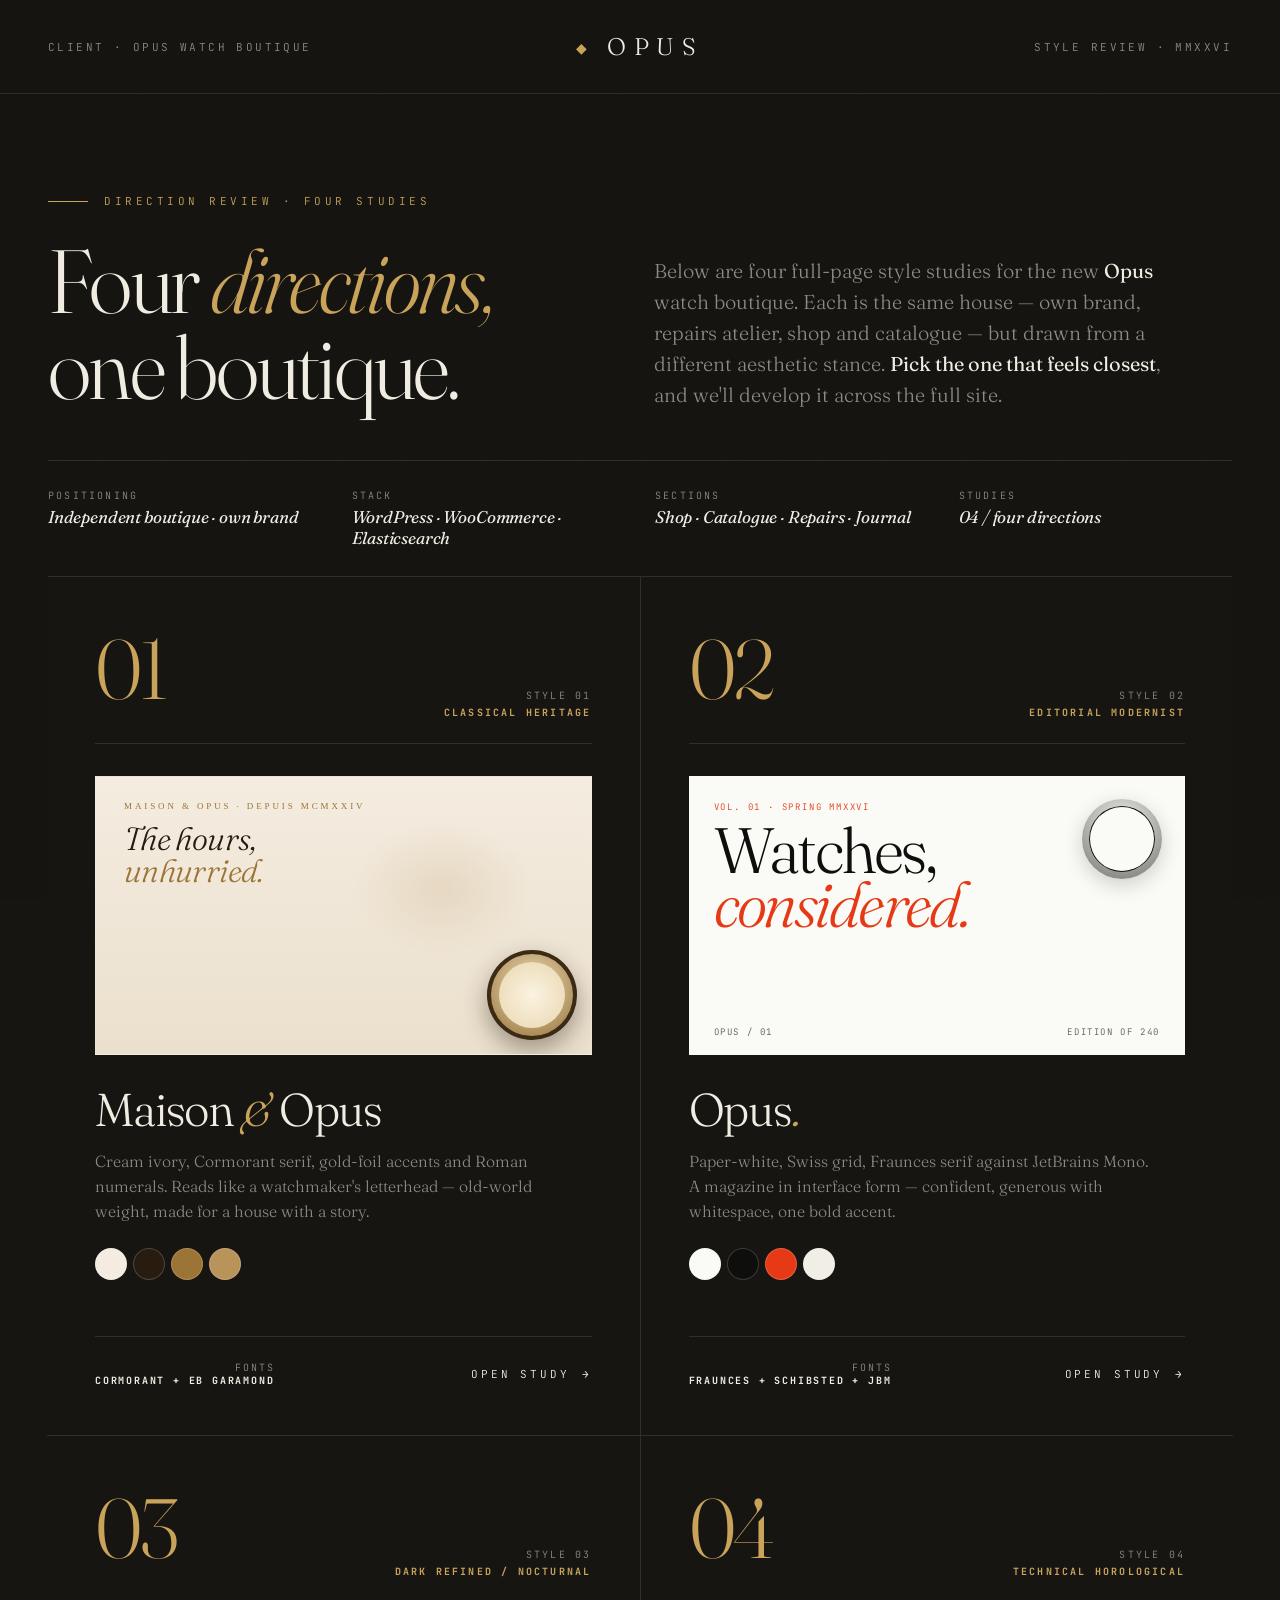
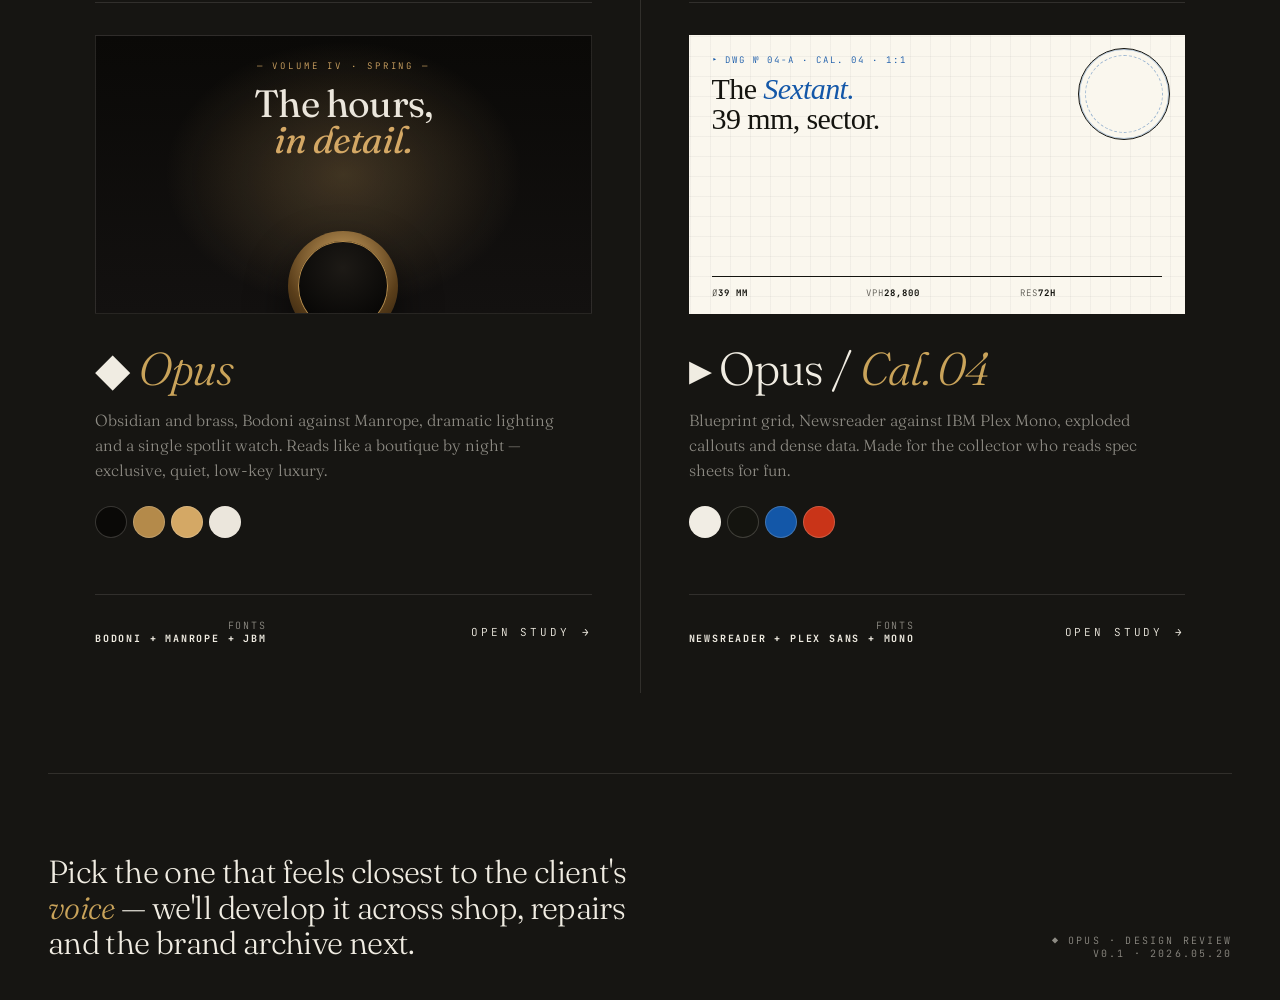
==== index.html @ 57dc56f0 "Initial mockups: four style studies for Opus watch boutique Four full-page homepage studies (heritag" ====
<!doctype html>
<html lang="en">
<head>
<meta charset="utf-8" />
<meta name="viewport" content="width=device-width,initial-scale=1" />
<title>Opus · Watch boutique — four style studies</title>
<link rel="preconnect" href="https://fonts.googleapis.com" />
<link rel="preconnect" href="https://fonts.gstatic.com" crossorigin />
<link href="https://fonts.googleapis.com/css2?family=Fraunces:ital,opsz,wght@0,9..144,300..600;1,9..144,300..600&family=JetBrains+Mono:wght@400&display=swap" rel="stylesheet" />
<style>
  :root {
    --bg: #161512;
    --bg-2: #1f1d18;
    --paper: #f0ece2;
    --paper-dim: rgba(240,236,226,0.55);
    --rule: rgba(240,236,226,0.12);
    --accent: #c9a35a;
  }

  * { box-sizing: border-box; margin: 0; padding: 0; }
  html { background: var(--bg); }
  body {
    background: var(--bg);
    color: var(--paper);
    font-family: "Fraunces", serif;
    font-weight: 300;
    -webkit-font-smoothing: antialiased;
    min-height: 100vh;
    overflow-x: hidden;
  }
  body::before {
    content: "";
    position: fixed;
    inset: 0;
    pointer-events: none;
    background-image: url("data:image/svg+xml;utf8,<svg xmlns='http://www.w3.org/2000/svg' width='240' height='240'><filter id='n'><feTurbulence type='fractalNoise' baseFrequency='0.9' numOctaves='2' stitchTiles='stitch'/><feColorMatrix values='0 0 0 0 0  0 0 0 0 0  0 0 0 0 0  0 0 0 0.18 0'/></filter><rect width='100%' height='100%' filter='url(%23n)'/></svg>");
    opacity: 0.6;
    mix-blend-mode: overlay;
    z-index: 1;
  }

  .mono { font-family: "JetBrains Mono", monospace; }

  .container { max-width: 1440px; margin: 0 auto; padding: 0 48px; position: relative; z-index: 2; }

  header.top {
    padding: 32px 0;
    border-bottom: 1px solid var(--rule);
  }
  .top-row {
    display: grid;
    grid-template-columns: 1fr auto 1fr;
    align-items: center;
  }
  .top-row .l { font-family: "JetBrains Mono", monospace; font-size: 11px; letter-spacing: 0.22em; text-transform: uppercase; color: var(--paper-dim); }
  .top-row .r { text-align: right; font-family: "JetBrains Mono", monospace; font-size: 11px; letter-spacing: 0.22em; text-transform: uppercase; color: var(--paper-dim); }
  .wordmark {
    font-family: "Fraunces", serif;
    font-weight: 300;
    font-size: 24px;
    letter-spacing: 0.32em;
    color: var(--paper);
  }
  .wordmark::before { content: "◆"; color: var(--accent); margin-right: 12px; vertical-align: 2px; font-size: 14px; }

  .intro {
    padding: 100px 0 50px;
    display: grid;
    grid-template-columns: 1fr 1.1fr;
    gap: 80px;
    align-items: end;
    border-bottom: 1px solid var(--rule);
  }
  .intro .eyebrow {
    font-family: "JetBrains Mono", monospace;
    font-size: 11px;
    letter-spacing: 0.32em;
    text-transform: uppercase;
    color: var(--accent);
    margin-bottom: 30px;
    display: flex;
    align-items: center;
    gap: 16px;
  }
  .intro .eyebrow::before { content: ""; height: 1px; width: 40px; background: var(--accent); }
  .intro h1 {
    font-family: "Fraunces", serif;
    font-weight: 300;
    font-size: clamp(56px, 7vw, 120px);
    line-height: 0.96;
    letter-spacing: -0.03em;
  }
  .intro h1 em { font-style: italic; color: var(--accent); font-variation-settings: "opsz" 144; }
  .intro p {
    font-family: "Fraunces", serif;
    font-weight: 300;
    font-size: 20px;
    line-height: 1.55;
    color: var(--paper-dim);
    max-width: 520px;
  }
  .intro p strong { color: var(--paper); font-weight: 400; }

  .meta-bar {
    display: grid;
    grid-template-columns: repeat(4, 1fr);
    gap: 30px;
    padding: 28px 0;
    border-bottom: 1px solid var(--rule);
    font-family: "JetBrains Mono", monospace;
    font-size: 10px;
    letter-spacing: 0.22em;
    text-transform: uppercase;
    color: var(--paper-dim);
  }
  .meta-bar b {
    display: block;
    font-family: "Fraunces", serif;
    font-style: italic;
    font-weight: 400;
    font-size: 17px;
    letter-spacing: -0.01em;
    color: var(--paper);
    text-transform: none;
    margin-top: 4px;
  }

  /* style grid */
  .styles {
    display: grid;
    grid-template-columns: 1fr 1fr;
    gap: 1px;
    background: var(--rule);
    margin: 0 -1px;
  }
  .style {
    background: var(--bg);
    padding: 56px 48px 48px;
    position: relative;
    text-decoration: none;
    color: var(--paper);
    display: flex;
    flex-direction: column;
    gap: 32px;
    transition: background .4s;
    overflow: hidden;
  }
  .style::before {
    content: "";
    position: absolute;
    inset: 0;
    background: radial-gradient(60% 80% at 50% 30%, rgba(201,163,90,0.08), transparent 70%);
    opacity: 0;
    transition: opacity .5s;
    pointer-events: none;
  }
  .style:hover { background: var(--bg-2); }
  .style:hover::before { opacity: 1; }

  .style-head {
    display: flex;
    justify-content: space-between;
    align-items: baseline;
    padding-bottom: 24px;
    border-bottom: 1px solid var(--rule);
  }
  .style-num {
    font-family: "Fraunces", serif;
    font-variation-settings: "opsz" 144;
    font-weight: 300;
    font-size: 84px;
    line-height: 0.85;
    color: var(--accent);
    letter-spacing: -0.04em;
  }
  .style-tag {
    font-family: "JetBrains Mono", monospace;
    font-size: 10px;
    letter-spacing: 0.22em;
    text-transform: uppercase;
    color: var(--paper-dim);
    text-align: right;
  }
  .style-tag b { color: var(--accent); display: block; margin-top: 4px; }

  /* preview window — each unique to its style */
  .preview {
    aspect-ratio: 16/9;
    position: relative;
    overflow: hidden;
    border: 1px solid var(--rule);
  }

  /* preview 01: heritage */
  .pv-01 {
    background:
      radial-gradient(closest-side at 70% 40%, rgba(184,148,90,0.18), transparent 60%),
      linear-gradient(180deg, #f4ece0 0%, #ebe0cd 100%);
    color: #281b10;
    padding: 24px 28px;
    font-family: "EB Garamond", "Georgia", serif;
  }
  .pv-01 .tiny {
    font-size: 9px;
    letter-spacing: 0.32em;
    color: #9c7536;
    text-transform: uppercase;
    margin-bottom: 12px;
  }
  .pv-01 .h {
    font-family: "Fraunces", serif;
    font-weight: 300;
    font-style: italic;
    font-size: 32px;
    line-height: 1;
    letter-spacing: -0.02em;
    color: #281b10;
  }
  .pv-01 .h em { color: #9c7536; font-style: italic; }
  .pv-01 .w {
    position: absolute;
    bottom: 14px;
    right: 14px;
    width: 90px;
    height: 90px;
    border-radius: 50%;
    background: radial-gradient(circle at 50% 40%, #f3e3c2, #8b6628);
    box-shadow: inset 0 0 0 4px #3a2a16, 0 10px 24px rgba(40,27,16,0.4);
  }
  .pv-01 .w::after {
    content: "";
    position: absolute;
    inset: 12px;
    border-radius: 50%;
    background: radial-gradient(circle, #fbf3e0, #e8d6b0);
  }

  /* preview 02: editorial */
  .pv-02 {
    background: #fafaf6;
    color: #0e0e0d;
    padding: 24px;
    font-family: "Fraunces", serif;
  }
  .pv-02 .tiny {
    font-family: "JetBrains Mono", monospace;
    font-size: 9px;
    letter-spacing: 0.2em;
    text-transform: uppercase;
    color: #e63a17;
    margin-bottom: 10px;
  }
  .pv-02 .big {
    font-family: "Fraunces", serif;
    font-weight: 300;
    font-size: 64px;
    line-height: 0.85;
    color: #0e0e0d;
    letter-spacing: -0.04em;
  }
  .pv-02 .big em { font-style: italic; color: #e63a17; }
  .pv-02 .row {
    position: absolute;
    bottom: 16px;
    left: 24px;
    right: 24px;
    display: flex;
    justify-content: space-between;
    font-family: "JetBrains Mono", monospace;
    font-size: 9px;
    letter-spacing: 0.18em;
    text-transform: uppercase;
    color: #5a5854;
  }
  .pv-02 .w {
    position: absolute;
    top: 22px;
    right: 22px;
    width: 80px;
    height: 80px;
    border-radius: 50%;
    background: radial-gradient(circle at 50% 30%, #f3f1ea, #74726e);
    box-shadow: 0 6px 20px rgba(14,14,13,0.18);
  }
  .pv-02 .w::after {
    content: "";
    position: absolute;
    inset: 7px;
    border-radius: 50%;
    background: #fafaf6;
    box-shadow: inset 0 0 0 1px #0e0e0d;
  }

  /* preview 03: nocturne */
  .pv-03 {
    background:
      radial-gradient(60% 80% at 50% 50%, rgba(212,168,101,0.25), transparent 60%),
      linear-gradient(180deg, #0a0907, #131110);
    color: #ebe6dc;
    padding: 24px;
  }
  .pv-03 .tiny {
    font-family: "JetBrains Mono", monospace;
    font-size: 9px;
    letter-spacing: 0.32em;
    text-transform: uppercase;
    color: #d4a865;
    margin-bottom: 14px;
    text-align: center;
  }
  .pv-03 .big {
    font-family: "Fraunces", serif;
    font-weight: 400;
    font-size: 38px;
    line-height: 0.95;
    text-align: center;
    color: #ebe6dc;
    letter-spacing: -0.02em;
  }
  .pv-03 .big em { font-style: italic; color: #d4a865; }
  .pv-03 .w {
    position: absolute;
    bottom: -28px;
    left: 50%;
    transform: translateX(-50%);
    width: 110px;
    height: 110px;
    border-radius: 50%;
    background:
      radial-gradient(circle at 50% 30%, #d4a865 0%, #5a3e1a 60%, #1a120a 100%);
    box-shadow: 0 20px 40px rgba(0,0,0,0.6);
  }
  .pv-03 .w::after {
    content: "";
    position: absolute;
    inset: 10px;
    border-radius: 50%;
    background: radial-gradient(circle at 50% 30%, #1d1a16, #000);
    box-shadow: inset 0 0 0 1px #b48a4a;
  }

  /* preview 04: technical */
  .pv-04 {
    background:
      linear-gradient(rgba(20,20,15,0.04) 1px, transparent 1px),
      linear-gradient(90deg, rgba(20,20,15,0.04) 1px, transparent 1px),
      #faf7ee;
    background-size: 20px 20px, 20px 20px;
    color: #14140f;
    padding: 18px 22px;
    font-family: "IBM Plex Sans", sans-serif;
  }
  .pv-04 .tiny {
    font-family: "JetBrains Mono", monospace;
    font-size: 9px;
    letter-spacing: 0.22em;
    text-transform: uppercase;
    color: #1357a8;
    margin-bottom: 8px;
  }
  .pv-04 .big {
    font-family: "Newsreader", serif;
    font-weight: 300;
    font-size: 30px;
    line-height: 1;
    color: #14140f;
    letter-spacing: -0.02em;
  }
  .pv-04 .big em { font-style: italic; color: #1357a8; }
  .pv-04 .specs {
    position: absolute;
    bottom: 14px;
    left: 22px;
    right: 22px;
    display: grid;
    grid-template-columns: 1fr 1fr 1fr;
    gap: 12px;
    font-family: "JetBrains Mono", monospace;
    font-size: 9px;
    letter-spacing: 0.12em;
    text-transform: uppercase;
    color: #5a5851;
    padding-top: 10px;
    border-top: 1px solid #14140f;
  }
  .pv-04 .specs b { color: #14140f; }
  .pv-04 .w {
    position: absolute;
    top: 12px;
    right: 14px;
    width: 92px;
    height: 92px;
    border-radius: 50%;
    border: 1px solid #14140f;
    background: #faf7ee;
    box-shadow: inset 0 0 0 1px rgba(19,87,168,0.3);
  }
  .pv-04 .w::before {
    content: "";
    position: absolute;
    inset: 6px;
    border-radius: 50%;
    border: 1px dashed rgba(19,87,168,0.4);
  }

  .style-body h2 {
    font-family: "Fraunces", serif;
    font-weight: 300;
    font-size: 46px;
    line-height: 1;
    letter-spacing: -0.025em;
    margin-bottom: 16px;
  }
  .style-body h2 em { font-style: italic; color: var(--accent); }
  .style-body p {
    color: var(--paper-dim);
    font-family: "Fraunces", serif;
    font-size: 16px;
    line-height: 1.55;
    margin-bottom: 24px;
    max-width: 460px;
  }
  .palette {
    display: flex;
    gap: 6px;
    margin-bottom: 24px;
  }
  .palette span {
    width: 32px;
    height: 32px;
    border-radius: 50%;
    border: 1px solid rgba(240,236,226,0.2);
  }

  .style-foot {
    display: flex;
    justify-content: space-between;
    align-items: center;
    margin-top: auto;
    padding-top: 24px;
    border-top: 1px solid var(--rule);
  }
  .style-cta {
    font-family: "JetBrains Mono", monospace;
    font-size: 11px;
    letter-spacing: 0.26em;
    text-transform: uppercase;
    color: var(--paper);
    display: flex;
    align-items: center;
    gap: 12px;
  }
  .style:hover .style-cta { color: var(--accent); }
  .style:hover .style-cta .arr { transform: translateX(8px); }
  .style-cta .arr { transition: transform .35s; }

  .style-fonts {
    font-family: "JetBrains Mono", monospace;
    font-size: 10px;
    letter-spacing: 0.18em;
    text-transform: uppercase;
    color: var(--paper-dim);
    text-align: right;
  }
  .style-fonts b { color: var(--paper); display: block; }

  footer.foot {
    padding: 80px 0 40px;
    margin-top: 80px;
    border-top: 1px solid var(--rule);
    display: grid;
    grid-template-columns: 1fr auto;
    align-items: end;
    gap: 60px;
  }
  footer.foot h3 {
    font-family: "Fraunces", serif;
    font-weight: 300;
    font-size: 32px;
    line-height: 1.1;
    color: var(--paper);
    letter-spacing: -0.02em;
    max-width: 600px;
  }
  footer.foot h3 em { font-style: italic; color: var(--accent); }
  footer.foot .mono {
    font-family: "JetBrains Mono", monospace;
    font-size: 10px;
    letter-spacing: 0.22em;
    text-transform: uppercase;
    color: var(--paper-dim);
    text-align: right;
  }

  @media (max-width: 900px) {
    .intro, .styles, .meta-bar { grid-template-columns: 1fr; gap: 30px; }
    footer.foot { grid-template-columns: 1fr; }
    .style { padding: 32px 24px; }
  }
</style>
</head>
<body>

<header class="top">
  <div class="container">
    <div class="top-row">
      <div class="l">Client · Opus Watch Boutique</div>
      <div class="wordmark">OPUS</div>
      <div class="r">Style review · MMXXVI</div>
    </div>
  </div>
</header>

<section class="container">
  <div class="intro">
    <div>
      <div class="eyebrow">Direction review · four studies</div>
      <h1>Four <em>directions,</em><br/>one boutique.</h1>
    </div>
    <p>
      Below are four full-page style studies for the new <strong>Opus</strong> watch
      boutique. Each is the same house — own brand, repairs atelier, shop and
      catalogue — but drawn from a different aesthetic stance. <strong>Pick the one
      that feels closest</strong>, and we'll develop it across the full site.
    </p>
  </div>

  <div class="meta-bar">
    <div>POSITIONING<b>Independent boutique · own brand</b></div>
    <div>STACK<b>WordPress · WooCommerce · Elasticsearch</b></div>
    <div>SECTIONS<b>Shop · Catalogue · Repairs · Journal</b></div>
    <div>STUDIES<b>04 / four directions</b></div>
  </div>

  <div class="styles">

    <a class="style" href="01-heritage.html">
      <div class="style-head">
        <div class="style-num">01</div>
        <div class="style-tag">Style 01<b>Classical heritage</b></div>
      </div>
      <div class="preview pv-01">
        <div class="tiny">Maison &amp; Opus · Depuis MCMXXIV</div>
        <div class="h">The hours,<br/><em>unhurried.</em></div>
        <div class="w"></div>
      </div>
      <div class="style-body">
        <h2>Maison <em>&amp;</em> Opus</h2>
        <p>
          Cream ivory, Cormorant serif, gold-foil accents and Roman numerals.
          Reads like a watchmaker's letterhead — old-world weight, made for
          a house with a story.
        </p>
        <div class="palette">
          <span style="background: #f4ece0"></span>
          <span style="background: #281b10"></span>
          <span style="background: #9c7536"></span>
          <span style="background: #b8945a"></span>
        </div>
      </div>
      <div class="style-foot">
        <div class="style-fonts">FONTS<b>Cormorant + EB Garamond</b></div>
        <div class="style-cta">Open study <span class="arr">→</span></div>
      </div>
    </a>

    <a class="style" href="02-editorial.html">
      <div class="style-head">
        <div class="style-num">02</div>
        <div class="style-tag">Style 02<b>Editorial modernist</b></div>
      </div>
      <div class="preview pv-02">
        <div class="tiny">VOL. 01 · SPRING MMXXVI</div>
        <div class="big">Watches,<br/><em>considered.</em></div>
        <div class="w"></div>
        <div class="row">
          <span>OPUS / 01</span>
          <span>EDITION OF 240</span>
        </div>
      </div>
      <div class="style-body">
        <h2>Opus<em>.</em></h2>
        <p>
          Paper-white, Swiss grid, Fraunces serif against JetBrains Mono. A
          magazine in interface form — confident, generous with whitespace,
          one bold accent.
        </p>
        <div class="palette">
          <span style="background: #fafaf6"></span>
          <span style="background: #0e0e0d"></span>
          <span style="background: #e63a17"></span>
          <span style="background: #f0eee5"></span>
        </div>
      </div>
      <div class="style-foot">
        <div class="style-fonts">FONTS<b>Fraunces + Schibsted + JBM</b></div>
        <div class="style-cta">Open study <span class="arr">→</span></div>
      </div>
    </a>

    <a class="style" href="03-nocturne.html">
      <div class="style-head">
        <div class="style-num">03</div>
        <div class="style-tag">Style 03<b>Dark refined / nocturnal</b></div>
      </div>
      <div class="preview pv-03">
        <div class="tiny">— VOLUME IV · SPRING —</div>
        <div class="big">The hours,<br/><em>in detail.</em></div>
        <div class="w"></div>
      </div>
      <div class="style-body">
        <h2>◆ <em>Opus</em></h2>
        <p>
          Obsidian and brass, Bodoni against Manrope, dramatic lighting and a
          single spotlit watch. Reads like a boutique by night — exclusive,
          quiet, low-key luxury.
        </p>
        <div class="palette">
          <span style="background: #0a0907"></span>
          <span style="background: #b48a4a"></span>
          <span style="background: #d4a865"></span>
          <span style="background: #ebe6dc"></span>
        </div>
      </div>
      <div class="style-foot">
        <div class="style-fonts">FONTS<b>Bodoni + Manrope + JBM</b></div>
        <div class="style-cta">Open study <span class="arr">→</span></div>
      </div>
    </a>

    <a class="style" href="04-technical.html">
      <div class="style-head">
        <div class="style-num">04</div>
        <div class="style-tag">Style 04<b>Technical horological</b></div>
      </div>
      <div class="preview pv-04">
        <div class="tiny">▸ DWG № 04-A · CAL. 04 · 1:1</div>
        <div class="big">The <em>Sextant.</em><br/>39 mm, sector.</div>
        <div class="w"></div>
        <div class="specs">
          <div>ø<b>39 mm</b></div>
          <div>VPH<b>28,800</b></div>
          <div>RES<b>72h</b></div>
        </div>
      </div>
      <div class="style-body">
        <h2>▸ Opus / <em>Cal. 04</em></h2>
        <p>
          Blueprint grid, Newsreader against IBM Plex Mono, exploded
          callouts and dense data. Made for the collector who reads spec
          sheets for fun.
        </p>
        <div class="palette">
          <span style="background: #f1ede4"></span>
          <span style="background: #14140f"></span>
          <span style="background: #1357a8"></span>
          <span style="background: #c93418"></span>
        </div>
      </div>
      <div class="style-foot">
        <div class="style-fonts">FONTS<b>Newsreader + Plex Sans + Mono</b></div>
        <div class="style-cta">Open study <span class="arr">→</span></div>
      </div>
    </a>

  </div>

  <footer class="foot">
    <h3>
      Pick the one that feels closest to the client's
      <em>voice</em> — we'll develop it across shop, repairs and the
      brand archive next.
    </h3>
    <div class="mono">
      ◆ OPUS · DESIGN REVIEW<br/>
      v0.1 · 2026.05.20
    </div>
  </footer>

</section>

</body>
</html>
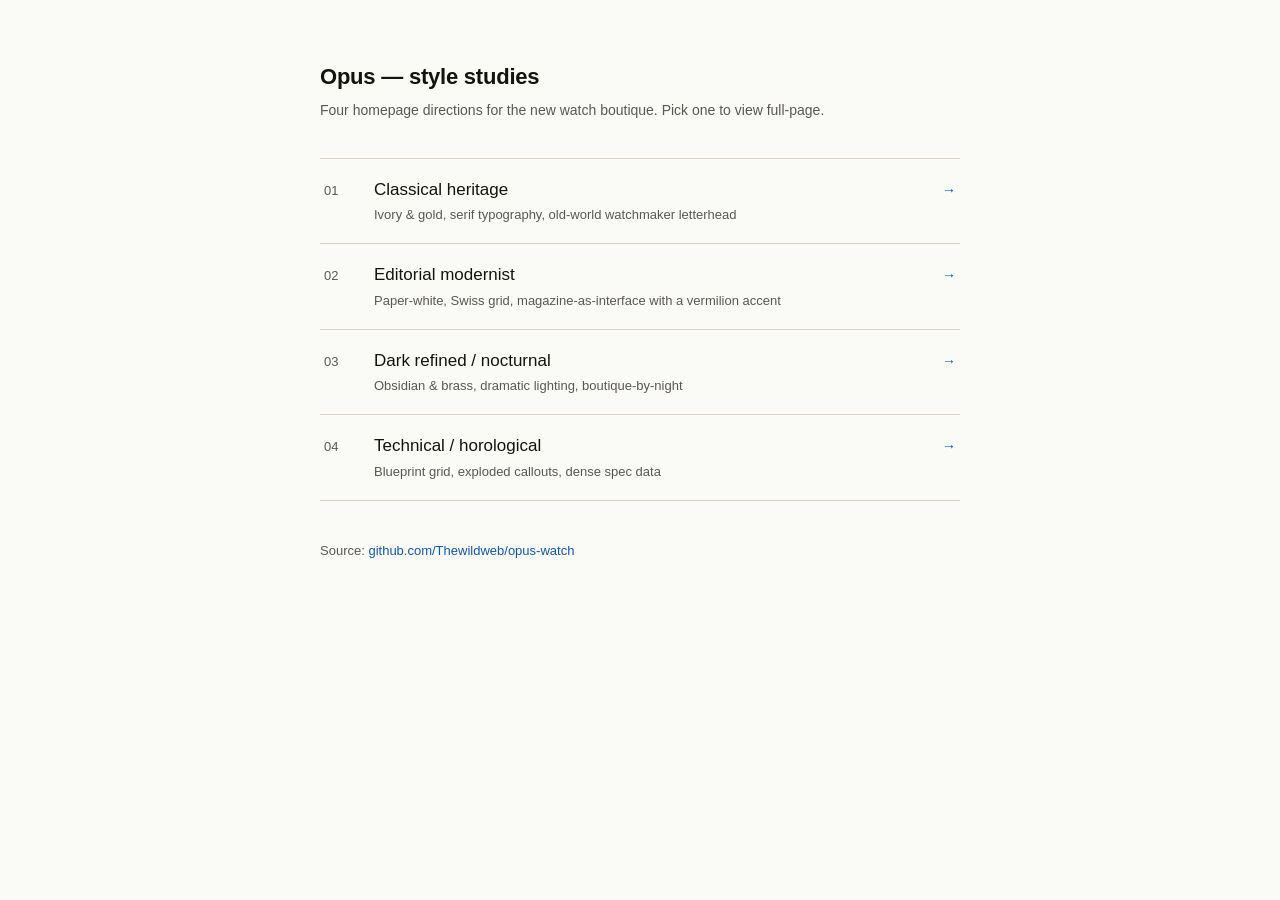
==== commit 9c5c4e10: "Simplify index to a plain list of the four studies" ====
--- a/index.html
+++ b/index.html
@@ -3,681 +3,117 @@
 <head>
 <meta charset="utf-8" />
 <meta name="viewport" content="width=device-width,initial-scale=1" />
-<title>Opus · Watch boutique — four style studies</title>
-<link rel="preconnect" href="https://fonts.googleapis.com" />
-<link rel="preconnect" href="https://fonts.gstatic.com" crossorigin />
-<link href="https://fonts.googleapis.com/css2?family=Fraunces:ital,opsz,wght@0,9..144,300..600;1,9..144,300..600&family=JetBrains+Mono:wght@400&display=swap" rel="stylesheet" />
+<title>Opus — style studies</title>
 <style>
   :root {
-    --bg: #161512;
-    --bg-2: #1f1d18;
-    --paper: #f0ece2;
-    --paper-dim: rgba(240,236,226,0.55);
-    --rule: rgba(240,236,226,0.12);
-    --accent: #c9a35a;
+    --paper: #fafaf6;
+    --ink: #14140f;
+    --ink-soft: #5a5854;
+    --rule: #d8d3c0;
+    --accent: #1357a8;
   }
-
   * { box-sizing: border-box; margin: 0; padding: 0; }
-  html { background: var(--bg); }
   body {
-    background: var(--bg);
-    color: var(--paper);
-    font-family: "Fraunces", serif;
-    font-weight: 300;
+    background: var(--paper);
+    color: var(--ink);
+    font-family: -apple-system, BlinkMacSystemFont, "Helvetica Neue", Helvetica, Arial, sans-serif;
+    font-size: 16px;
+    line-height: 1.55;
+    padding: 60px 24px;
     -webkit-font-smoothing: antialiased;
-    min-height: 100vh;
-    overflow-x: hidden;
   }
-  body::before {
-    content: "";
-    position: fixed;
-    inset: 0;
-    pointer-events: none;
-    background-image: url("data:image/svg+xml;utf8,<svg xmlns='http://www.w3.org/2000/svg' width='240' height='240'><filter id='n'><feTurbulence type='fractalNoise' baseFrequency='0.9' numOctaves='2' stitchTiles='stitch'/><feColorMatrix values='0 0 0 0 0  0 0 0 0 0  0 0 0 0 0  0 0 0 0.18 0'/></filter><rect width='100%' height='100%' filter='url(%23n)'/></svg>");
-    opacity: 0.6;
-    mix-blend-mode: overlay;
-    z-index: 1;
+  .wrap {
+    max-width: 640px;
+    margin: 0 auto;
   }
-
-  .mono { font-family: "JetBrains Mono", monospace; }
-
-  .container { max-width: 1440px; margin: 0 auto; padding: 0 48px; position: relative; z-index: 2; }
-
-  header.top {
-    padding: 32px 0;
+  h1 {
+    font-size: 22px;
+    font-weight: 600;
+    letter-spacing: -0.01em;
+    margin-bottom: 6px;
+  }
+  .sub {
+    color: var(--ink-soft);
+    font-size: 14px;
+    margin-bottom: 36px;
+  }
+  ol {
+    list-style: none;
+    counter-reset: item;
+    border-top: 1px solid var(--rule);
+  }
+  ol li {
+    counter-increment: item;
     border-bottom: 1px solid var(--rule);
   }
-  .top-row {
+  ol li a {
     display: grid;
-    grid-template-columns: 1fr auto 1fr;
-    align-items: center;
+    grid-template-columns: 32px 1fr auto;
+    gap: 18px;
+    align-items: baseline;
+    padding: 18px 4px;
+    text-decoration: none;
+    color: var(--ink);
+    transition: background .15s;
   }
-  .top-row .l { font-family: "JetBrains Mono", monospace; font-size: 11px; letter-spacing: 0.22em; text-transform: uppercase; color: var(--paper-dim); }
-  .top-row .r { text-align: right; font-family: "JetBrains Mono", monospace; font-size: 11px; letter-spacing: 0.22em; text-transform: uppercase; color: var(--paper-dim); }
-  .wordmark {
-    font-family: "Fraunces", serif;
-    font-weight: 300;
-    font-size: 24px;
-    letter-spacing: 0.32em;
-    color: var(--paper);
+  ol li a:hover { background: rgba(19, 87, 168, 0.05); }
+  ol li a::before {
+    content: counter(item, decimal-leading-zero);
+    color: var(--ink-soft);
+    font-variant-numeric: tabular-nums;
+    font-size: 13px;
   }
-  .wordmark::before { content: "◆"; color: var(--accent); margin-right: 12px; vertical-align: 2px; font-size: 14px; }
-
-  .intro {
-    padding: 100px 0 50px;
-    display: grid;
-    grid-template-columns: 1fr 1.1fr;
-    gap: 80px;
-    align-items: end;
-    border-bottom: 1px solid var(--rule);
+  .name {
+    font-size: 17px;
+    font-weight: 500;
   }
-  .intro .eyebrow {
-    font-family: "JetBrains Mono", monospace;
-    font-size: 11px;
-    letter-spacing: 0.32em;
-    text-transform: uppercase;
+  .name small {
+    display: block;
+    font-weight: 400;
+    font-size: 13px;
+    color: var(--ink-soft);
+    margin-top: 2px;
+  }
+  .arrow {
     color: var(--accent);
-    margin-bottom: 30px;
-    display: flex;
-    align-items: center;
-    gap: 16px;
+    font-size: 14px;
   }
-  .intro .eyebrow::before { content: ""; height: 1px; width: 40px; background: var(--accent); }
-  .intro h1 {
-    font-family: "Fraunces", serif;
-    font-weight: 300;
-    font-size: clamp(56px, 7vw, 120px);
-    line-height: 0.96;
-    letter-spacing: -0.03em;
+  footer {
+    margin-top: 40px;
+    font-size: 13px;
+    color: var(--ink-soft);
   }
-  .intro h1 em { font-style: italic; color: var(--accent); font-variation-settings: "opsz" 144; }
-  .intro p {
-    font-family: "Fraunces", serif;
-    font-weight: 300;
-    font-size: 20px;
-    line-height: 1.55;
-    color: var(--paper-dim);
-    max-width: 520px;
-  }
-  .intro p strong { color: var(--paper); font-weight: 400; }
-
-  .meta-bar {
-    display: grid;
-    grid-template-columns: repeat(4, 1fr);
-    gap: 30px;
-    padding: 28px 0;
-    border-bottom: 1px solid var(--rule);
-    font-family: "JetBrains Mono", monospace;
-    font-size: 10px;
-    letter-spacing: 0.22em;
-    text-transform: uppercase;
-    color: var(--paper-dim);
-  }
-  .meta-bar b {
-    display: block;
-    font-family: "Fraunces", serif;
-    font-style: italic;
-    font-weight: 400;
-    font-size: 17px;
-    letter-spacing: -0.01em;
-    color: var(--paper);
-    text-transform: none;
-    margin-top: 4px;
-  }
-
-  /* style grid */
-  .styles {
-    display: grid;
-    grid-template-columns: 1fr 1fr;
-    gap: 1px;
-    background: var(--rule);
-    margin: 0 -1px;
-  }
-  .style {
-    background: var(--bg);
-    padding: 56px 48px 48px;
-    position: relative;
-    text-decoration: none;
-    color: var(--paper);
-    display: flex;
-    flex-direction: column;
-    gap: 32px;
-    transition: background .4s;
-    overflow: hidden;
-  }
-  .style::before {
-    content: "";
-    position: absolute;
-    inset: 0;
-    background: radial-gradient(60% 80% at 50% 30%, rgba(201,163,90,0.08), transparent 70%);
-    opacity: 0;
-    transition: opacity .5s;
-    pointer-events: none;
-  }
-  .style:hover { background: var(--bg-2); }
-  .style:hover::before { opacity: 1; }
-
-  .style-head {
-    display: flex;
-    justify-content: space-between;
-    align-items: baseline;
-    padding-bottom: 24px;
-    border-bottom: 1px solid var(--rule);
-  }
-  .style-num {
-    font-family: "Fraunces", serif;
-    font-variation-settings: "opsz" 144;
-    font-weight: 300;
-    font-size: 84px;
-    line-height: 0.85;
-    color: var(--accent);
-    letter-spacing: -0.04em;
-  }
-  .style-tag {
-    font-family: "JetBrains Mono", monospace;
-    font-size: 10px;
-    letter-spacing: 0.22em;
-    text-transform: uppercase;
-    color: var(--paper-dim);
-    text-align: right;
-  }
-  .style-tag b { color: var(--accent); display: block; margin-top: 4px; }
-
-  /* preview window — each unique to its style */
-  .preview {
-    aspect-ratio: 16/9;
-    position: relative;
-    overflow: hidden;
-    border: 1px solid var(--rule);
-  }
-
-  /* preview 01: heritage */
-  .pv-01 {
-    background:
-      radial-gradient(closest-side at 70% 40%, rgba(184,148,90,0.18), transparent 60%),
-      linear-gradient(180deg, #f4ece0 0%, #ebe0cd 100%);
-    color: #281b10;
-    padding: 24px 28px;
-    font-family: "EB Garamond", "Georgia", serif;
-  }
-  .pv-01 .tiny {
-    font-size: 9px;
-    letter-spacing: 0.32em;
-    color: #9c7536;
-    text-transform: uppercase;
-    margin-bottom: 12px;
-  }
-  .pv-01 .h {
-    font-family: "Fraunces", serif;
-    font-weight: 300;
-    font-style: italic;
-    font-size: 32px;
-    line-height: 1;
-    letter-spacing: -0.02em;
-    color: #281b10;
-  }
-  .pv-01 .h em { color: #9c7536; font-style: italic; }
-  .pv-01 .w {
-    position: absolute;
-    bottom: 14px;
-    right: 14px;
-    width: 90px;
-    height: 90px;
-    border-radius: 50%;
-    background: radial-gradient(circle at 50% 40%, #f3e3c2, #8b6628);
-    box-shadow: inset 0 0 0 4px #3a2a16, 0 10px 24px rgba(40,27,16,0.4);
-  }
-  .pv-01 .w::after {
-    content: "";
-    position: absolute;
-    inset: 12px;
-    border-radius: 50%;
-    background: radial-gradient(circle, #fbf3e0, #e8d6b0);
-  }
-
-  /* preview 02: editorial */
-  .pv-02 {
-    background: #fafaf6;
-    color: #0e0e0d;
-    padding: 24px;
-    font-family: "Fraunces", serif;
-  }
-  .pv-02 .tiny {
-    font-family: "JetBrains Mono", monospace;
-    font-size: 9px;
-    letter-spacing: 0.2em;
-    text-transform: uppercase;
-    color: #e63a17;
-    margin-bottom: 10px;
-  }
-  .pv-02 .big {
-    font-family: "Fraunces", serif;
-    font-weight: 300;
-    font-size: 64px;
-    line-height: 0.85;
-    color: #0e0e0d;
-    letter-spacing: -0.04em;
-  }
-  .pv-02 .big em { font-style: italic; color: #e63a17; }
-  .pv-02 .row {
-    position: absolute;
-    bottom: 16px;
-    left: 24px;
-    right: 24px;
-    display: flex;
-    justify-content: space-between;
-    font-family: "JetBrains Mono", monospace;
-    font-size: 9px;
-    letter-spacing: 0.18em;
-    text-transform: uppercase;
-    color: #5a5854;
-  }
-  .pv-02 .w {
-    position: absolute;
-    top: 22px;
-    right: 22px;
-    width: 80px;
-    height: 80px;
-    border-radius: 50%;
-    background: radial-gradient(circle at 50% 30%, #f3f1ea, #74726e);
-    box-shadow: 0 6px 20px rgba(14,14,13,0.18);
-  }
-  .pv-02 .w::after {
-    content: "";
-    position: absolute;
-    inset: 7px;
-    border-radius: 50%;
-    background: #fafaf6;
-    box-shadow: inset 0 0 0 1px #0e0e0d;
-  }
-
-  /* preview 03: nocturne */
-  .pv-03 {
-    background:
-      radial-gradient(60% 80% at 50% 50%, rgba(212,168,101,0.25), transparent 60%),
-      linear-gradient(180deg, #0a0907, #131110);
-    color: #ebe6dc;
-    padding: 24px;
-  }
-  .pv-03 .tiny {
-    font-family: "JetBrains Mono", monospace;
-    font-size: 9px;
-    letter-spacing: 0.32em;
-    text-transform: uppercase;
-    color: #d4a865;
-    margin-bottom: 14px;
-    text-align: center;
-  }
-  .pv-03 .big {
-    font-family: "Fraunces", serif;
-    font-weight: 400;
-    font-size: 38px;
-    line-height: 0.95;
-    text-align: center;
-    color: #ebe6dc;
-    letter-spacing: -0.02em;
-  }
-  .pv-03 .big em { font-style: italic; color: #d4a865; }
-  .pv-03 .w {
-    position: absolute;
-    bottom: -28px;
-    left: 50%;
-    transform: translateX(-50%);
-    width: 110px;
-    height: 110px;
-    border-radius: 50%;
-    background:
-      radial-gradient(circle at 50% 30%, #d4a865 0%, #5a3e1a 60%, #1a120a 100%);
-    box-shadow: 0 20px 40px rgba(0,0,0,0.6);
-  }
-  .pv-03 .w::after {
-    content: "";
-    position: absolute;
-    inset: 10px;
-    border-radius: 50%;
-    background: radial-gradient(circle at 50% 30%, #1d1a16, #000);
-    box-shadow: inset 0 0 0 1px #b48a4a;
-  }
-
-  /* preview 04: technical */
-  .pv-04 {
-    background:
-      linear-gradient(rgba(20,20,15,0.04) 1px, transparent 1px),
-      linear-gradient(90deg, rgba(20,20,15,0.04) 1px, transparent 1px),
-      #faf7ee;
-    background-size: 20px 20px, 20px 20px;
-    color: #14140f;
-    padding: 18px 22px;
-    font-family: "IBM Plex Sans", sans-serif;
-  }
-  .pv-04 .tiny {
-    font-family: "JetBrains Mono", monospace;
-    font-size: 9px;
-    letter-spacing: 0.22em;
-    text-transform: uppercase;
-    color: #1357a8;
-    margin-bottom: 8px;
-  }
-  .pv-04 .big {
-    font-family: "Newsreader", serif;
-    font-weight: 300;
-    font-size: 30px;
-    line-height: 1;
-    color: #14140f;
-    letter-spacing: -0.02em;
-  }
-  .pv-04 .big em { font-style: italic; color: #1357a8; }
-  .pv-04 .specs {
-    position: absolute;
-    bottom: 14px;
-    left: 22px;
-    right: 22px;
-    display: grid;
-    grid-template-columns: 1fr 1fr 1fr;
-    gap: 12px;
-    font-family: "JetBrains Mono", monospace;
-    font-size: 9px;
-    letter-spacing: 0.12em;
-    text-transform: uppercase;
-    color: #5a5851;
-    padding-top: 10px;
-    border-top: 1px solid #14140f;
-  }
-  .pv-04 .specs b { color: #14140f; }
-  .pv-04 .w {
-    position: absolute;
-    top: 12px;
-    right: 14px;
-    width: 92px;
-    height: 92px;
-    border-radius: 50%;
-    border: 1px solid #14140f;
-    background: #faf7ee;
-    box-shadow: inset 0 0 0 1px rgba(19,87,168,0.3);
-  }
-  .pv-04 .w::before {
-    content: "";
-    position: absolute;
-    inset: 6px;
-    border-radius: 50%;
-    border: 1px dashed rgba(19,87,168,0.4);
-  }
-
-  .style-body h2 {
-    font-family: "Fraunces", serif;
-    font-weight: 300;
-    font-size: 46px;
-    line-height: 1;
-    letter-spacing: -0.025em;
-    margin-bottom: 16px;
-  }
-  .style-body h2 em { font-style: italic; color: var(--accent); }
-  .style-body p {
-    color: var(--paper-dim);
-    font-family: "Fraunces", serif;
-    font-size: 16px;
-    line-height: 1.55;
-    margin-bottom: 24px;
-    max-width: 460px;
-  }
-  .palette {
-    display: flex;
-    gap: 6px;
-    margin-bottom: 24px;
-  }
-  .palette span {
-    width: 32px;
-    height: 32px;
-    border-radius: 50%;
-    border: 1px solid rgba(240,236,226,0.2);
-  }
-
-  .style-foot {
-    display: flex;
-    justify-content: space-between;
-    align-items: center;
-    margin-top: auto;
-    padding-top: 24px;
-    border-top: 1px solid var(--rule);
-  }
-  .style-cta {
-    font-family: "JetBrains Mono", monospace;
-    font-size: 11px;
-    letter-spacing: 0.26em;
-    text-transform: uppercase;
-    color: var(--paper);
-    display: flex;
-    align-items: center;
-    gap: 12px;
-  }
-  .style:hover .style-cta { color: var(--accent); }
-  .style:hover .style-cta .arr { transform: translateX(8px); }
-  .style-cta .arr { transition: transform .35s; }
-
-  .style-fonts {
-    font-family: "JetBrains Mono", monospace;
-    font-size: 10px;
-    letter-spacing: 0.18em;
-    text-transform: uppercase;
-    color: var(--paper-dim);
-    text-align: right;
-  }
-  .style-fonts b { color: var(--paper); display: block; }
-
-  footer.foot {
-    padding: 80px 0 40px;
-    margin-top: 80px;
-    border-top: 1px solid var(--rule);
-    display: grid;
-    grid-template-columns: 1fr auto;
-    align-items: end;
-    gap: 60px;
-  }
-  footer.foot h3 {
-    font-family: "Fraunces", serif;
-    font-weight: 300;
-    font-size: 32px;
-    line-height: 1.1;
-    color: var(--paper);
-    letter-spacing: -0.02em;
-    max-width: 600px;
-  }
-  footer.foot h3 em { font-style: italic; color: var(--accent); }
-  footer.foot .mono {
-    font-family: "JetBrains Mono", monospace;
-    font-size: 10px;
-    letter-spacing: 0.22em;
-    text-transform: uppercase;
-    color: var(--paper-dim);
-    text-align: right;
-  }
-
-  @media (max-width: 900px) {
-    .intro, .styles, .meta-bar { grid-template-columns: 1fr; gap: 30px; }
-    footer.foot { grid-template-columns: 1fr; }
-    .style { padding: 32px 24px; }
-  }
+  footer a { color: var(--accent); text-decoration: none; }
+  footer a:hover { text-decoration: underline; }
 </style>
 </head>
 <body>
+  <div class="wrap">
+    <h1>Opus — style studies</h1>
+    <p class="sub">Four homepage directions for the new watch boutique. Pick one to view full-page.</p>
 
-<header class="top">
-  <div class="container">
-    <div class="top-row">
-      <div class="l">Client · Opus Watch Boutique</div>
-      <div class="wordmark">OPUS</div>
-      <div class="r">Style review · MMXXVI</div>
-    </div>
+    <ol>
+      <li><a href="01-heritage.html">
+        <div class="name">Classical heritage<small>Ivory &amp; gold, serif typography, old-world watchmaker letterhead</small></div>
+        <span class="arrow">→</span>
+      </a></li>
+      <li><a href="02-editorial.html">
+        <div class="name">Editorial modernist<small>Paper-white, Swiss grid, magazine-as-interface with a vermilion accent</small></div>
+        <span class="arrow">→</span>
+      </a></li>
+      <li><a href="03-nocturne.html">
+        <div class="name">Dark refined / nocturnal<small>Obsidian &amp; brass, dramatic lighting, boutique-by-night</small></div>
+        <span class="arrow">→</span>
+      </a></li>
+      <li><a href="04-technical.html">
+        <div class="name">Technical / horological<small>Blueprint grid, exploded callouts, dense spec data</small></div>
+        <span class="arrow">→</span>
+      </a></li>
+    </ol>
+
+    <footer>
+      Source: <a href="https://github.com/Thewildweb/opus-watch">github.com/Thewildweb/opus-watch</a>
+    </footer>
   </div>
-</header>
-
-<section class="container">
-  <div class="intro">
-    <div>
-      <div class="eyebrow">Direction review · four studies</div>
-      <h1>Four <em>directions,</em><br/>one boutique.</h1>
-    </div>
-    <p>
-      Below are four full-page style studies for the new <strong>Opus</strong> watch
-      boutique. Each is the same house — own brand, repairs atelier, shop and
-      catalogue — but drawn from a different aesthetic stance. <strong>Pick the one
-      that feels closest</strong>, and we'll develop it across the full site.
-    </p>
-  </div>
-
-  <div class="meta-bar">
-    <div>POSITIONING<b>Independent boutique · own brand</b></div>
-    <div>STACK<b>WordPress · WooCommerce · Elasticsearch</b></div>
-    <div>SECTIONS<b>Shop · Catalogue · Repairs · Journal</b></div>
-    <div>STUDIES<b>04 / four directions</b></div>
-  </div>
-
-  <div class="styles">
-
-    <a class="style" href="01-heritage.html">
-      <div class="style-head">
-        <div class="style-num">01</div>
-        <div class="style-tag">Style 01<b>Classical heritage</b></div>
-      </div>
-      <div class="preview pv-01">
-        <div class="tiny">Maison &amp; Opus · Depuis MCMXXIV</div>
-        <div class="h">The hours,<br/><em>unhurried.</em></div>
-        <div class="w"></div>
-      </div>
-      <div class="style-body">
-        <h2>Maison <em>&amp;</em> Opus</h2>
-        <p>
-          Cream ivory, Cormorant serif, gold-foil accents and Roman numerals.
-          Reads like a watchmaker's letterhead — old-world weight, made for
-          a house with a story.
-        </p>
-        <div class="palette">
-          <span style="background: #f4ece0"></span>
-          <span style="background: #281b10"></span>
-          <span style="background: #9c7536"></span>
-          <span style="background: #b8945a"></span>
-        </div>
-      </div>
-      <div class="style-foot">
-        <div class="style-fonts">FONTS<b>Cormorant + EB Garamond</b></div>
-        <div class="style-cta">Open study <span class="arr">→</span></div>
-      </div>
-    </a>
-
-    <a class="style" href="02-editorial.html">
-      <div class="style-head">
-        <div class="style-num">02</div>
-        <div class="style-tag">Style 02<b>Editorial modernist</b></div>
-      </div>
-      <div class="preview pv-02">
-        <div class="tiny">VOL. 01 · SPRING MMXXVI</div>
-        <div class="big">Watches,<br/><em>considered.</em></div>
-        <div class="w"></div>
-        <div class="row">
-          <span>OPUS / 01</span>
-          <span>EDITION OF 240</span>
-        </div>
-      </div>
-      <div class="style-body">
-        <h2>Opus<em>.</em></h2>
-        <p>
-          Paper-white, Swiss grid, Fraunces serif against JetBrains Mono. A
-          magazine in interface form — confident, generous with whitespace,
-          one bold accent.
-        </p>
-        <div class="palette">
-          <span style="background: #fafaf6"></span>
-          <span style="background: #0e0e0d"></span>
-          <span style="background: #e63a17"></span>
-          <span style="background: #f0eee5"></span>
-        </div>
-      </div>
-      <div class="style-foot">
-        <div class="style-fonts">FONTS<b>Fraunces + Schibsted + JBM</b></div>
-        <div class="style-cta">Open study <span class="arr">→</span></div>
-      </div>
-    </a>
-
-    <a class="style" href="03-nocturne.html">
-      <div class="style-head">
-        <div class="style-num">03</div>
-        <div class="style-tag">Style 03<b>Dark refined / nocturnal</b></div>
-      </div>
-      <div class="preview pv-03">
-        <div class="tiny">— VOLUME IV · SPRING —</div>
-        <div class="big">The hours,<br/><em>in detail.</em></div>
-        <div class="w"></div>
-      </div>
-      <div class="style-body">
-        <h2>◆ <em>Opus</em></h2>
-        <p>
-          Obsidian and brass, Bodoni against Manrope, dramatic lighting and a
-          single spotlit watch. Reads like a boutique by night — exclusive,
-          quiet, low-key luxury.
-        </p>
-        <div class="palette">
-          <span style="background: #0a0907"></span>
-          <span style="background: #b48a4a"></span>
-          <span style="background: #d4a865"></span>
-          <span style="background: #ebe6dc"></span>
-        </div>
-      </div>
-      <div class="style-foot">
-        <div class="style-fonts">FONTS<b>Bodoni + Manrope + JBM</b></div>
-        <div class="style-cta">Open study <span class="arr">→</span></div>
-      </div>
-    </a>
-
-    <a class="style" href="04-technical.html">
-      <div class="style-head">
-        <div class="style-num">04</div>
-        <div class="style-tag">Style 04<b>Technical horological</b></div>
-      </div>
-      <div class="preview pv-04">
-        <div class="tiny">▸ DWG № 04-A · CAL. 04 · 1:1</div>
-        <div class="big">The <em>Sextant.</em><br/>39 mm, sector.</div>
-        <div class="w"></div>
-        <div class="specs">
-          <div>ø<b>39 mm</b></div>
-          <div>VPH<b>28,800</b></div>
-          <div>RES<b>72h</b></div>
-        </div>
-      </div>
-      <div class="style-body">
-        <h2>▸ Opus / <em>Cal. 04</em></h2>
-        <p>
-          Blueprint grid, Newsreader against IBM Plex Mono, exploded
-          callouts and dense data. Made for the collector who reads spec
-          sheets for fun.
-        </p>
-        <div class="palette">
-          <span style="background: #f1ede4"></span>
-          <span style="background: #14140f"></span>
-          <span style="background: #1357a8"></span>
-          <span style="background: #c93418"></span>
-        </div>
-      </div>
-      <div class="style-foot">
-        <div class="style-fonts">FONTS<b>Newsreader + Plex Sans + Mono</b></div>
-        <div class="style-cta">Open study <span class="arr">→</span></div>
-      </div>
-    </a>
-
-  </div>
-
-  <footer class="foot">
-    <h3>
-      Pick the one that feels closest to the client's
-      <em>voice</em> — we'll develop it across shop, repairs and the
-      brand archive next.
-    </h3>
-    <div class="mono">
-      ◆ OPUS · DESIGN REVIEW<br/>
-      v0.1 · 2026.05.20
-    </div>
-  </footer>
-
-</section>
-
 </body>
 </html>
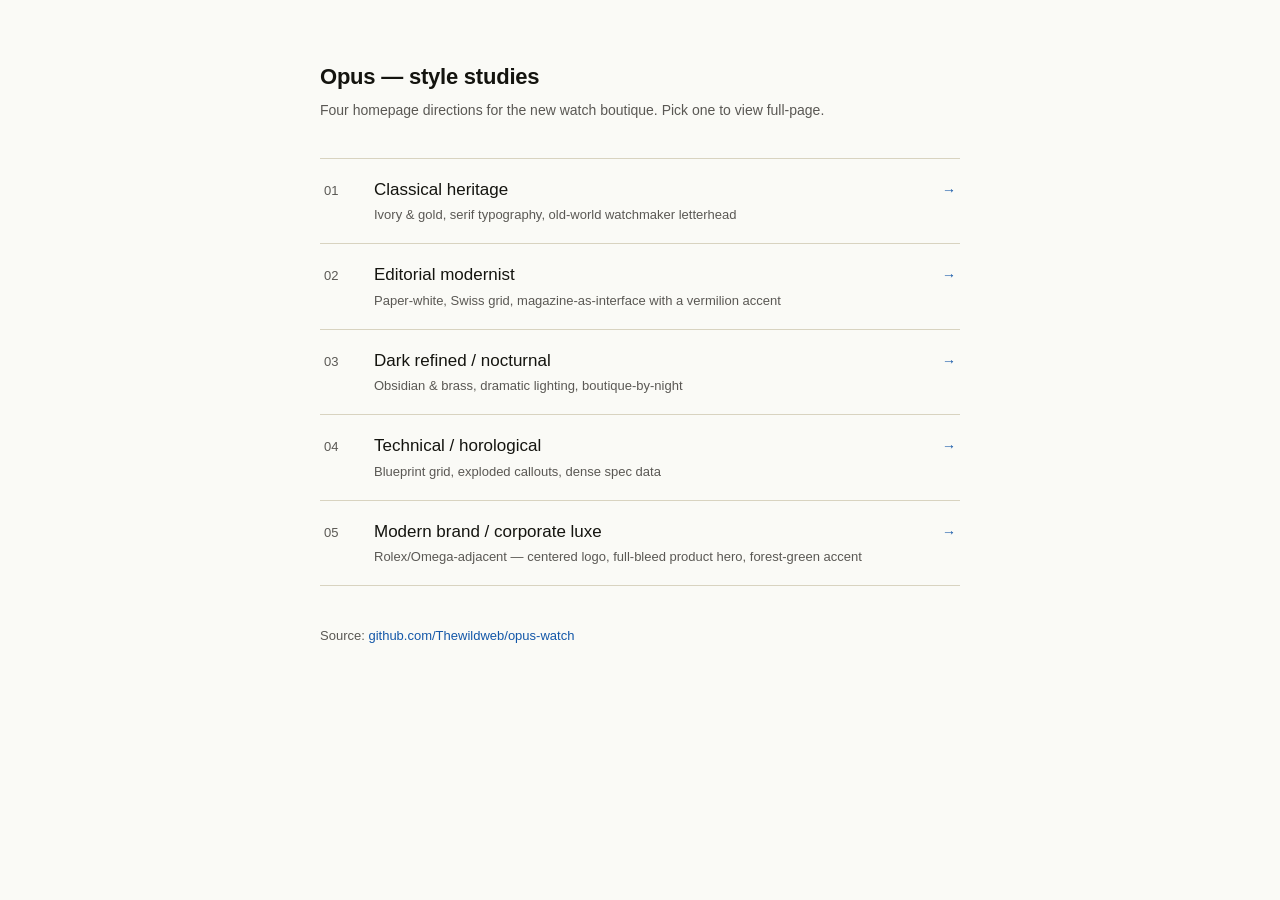
==== commit 7d7f44bc: "Add style 05: modern brand / corporate luxe (Rolex/Omega direction)" ====
--- a/index.html
+++ b/index.html
@@ -109,6 +109,10 @@
         <div class="name">Technical / horological<small>Blueprint grid, exploded callouts, dense spec data</small></div>
         <span class="arrow">→</span>
       </a></li>
+      <li><a href="05-modern.html">
+        <div class="name">Modern brand / corporate luxe<small>Rolex/Omega-adjacent &mdash; centered logo, full-bleed product hero, forest-green accent</small></div>
+        <span class="arrow">→</span>
+      </a></li>
     </ol>
 
     <footer>
